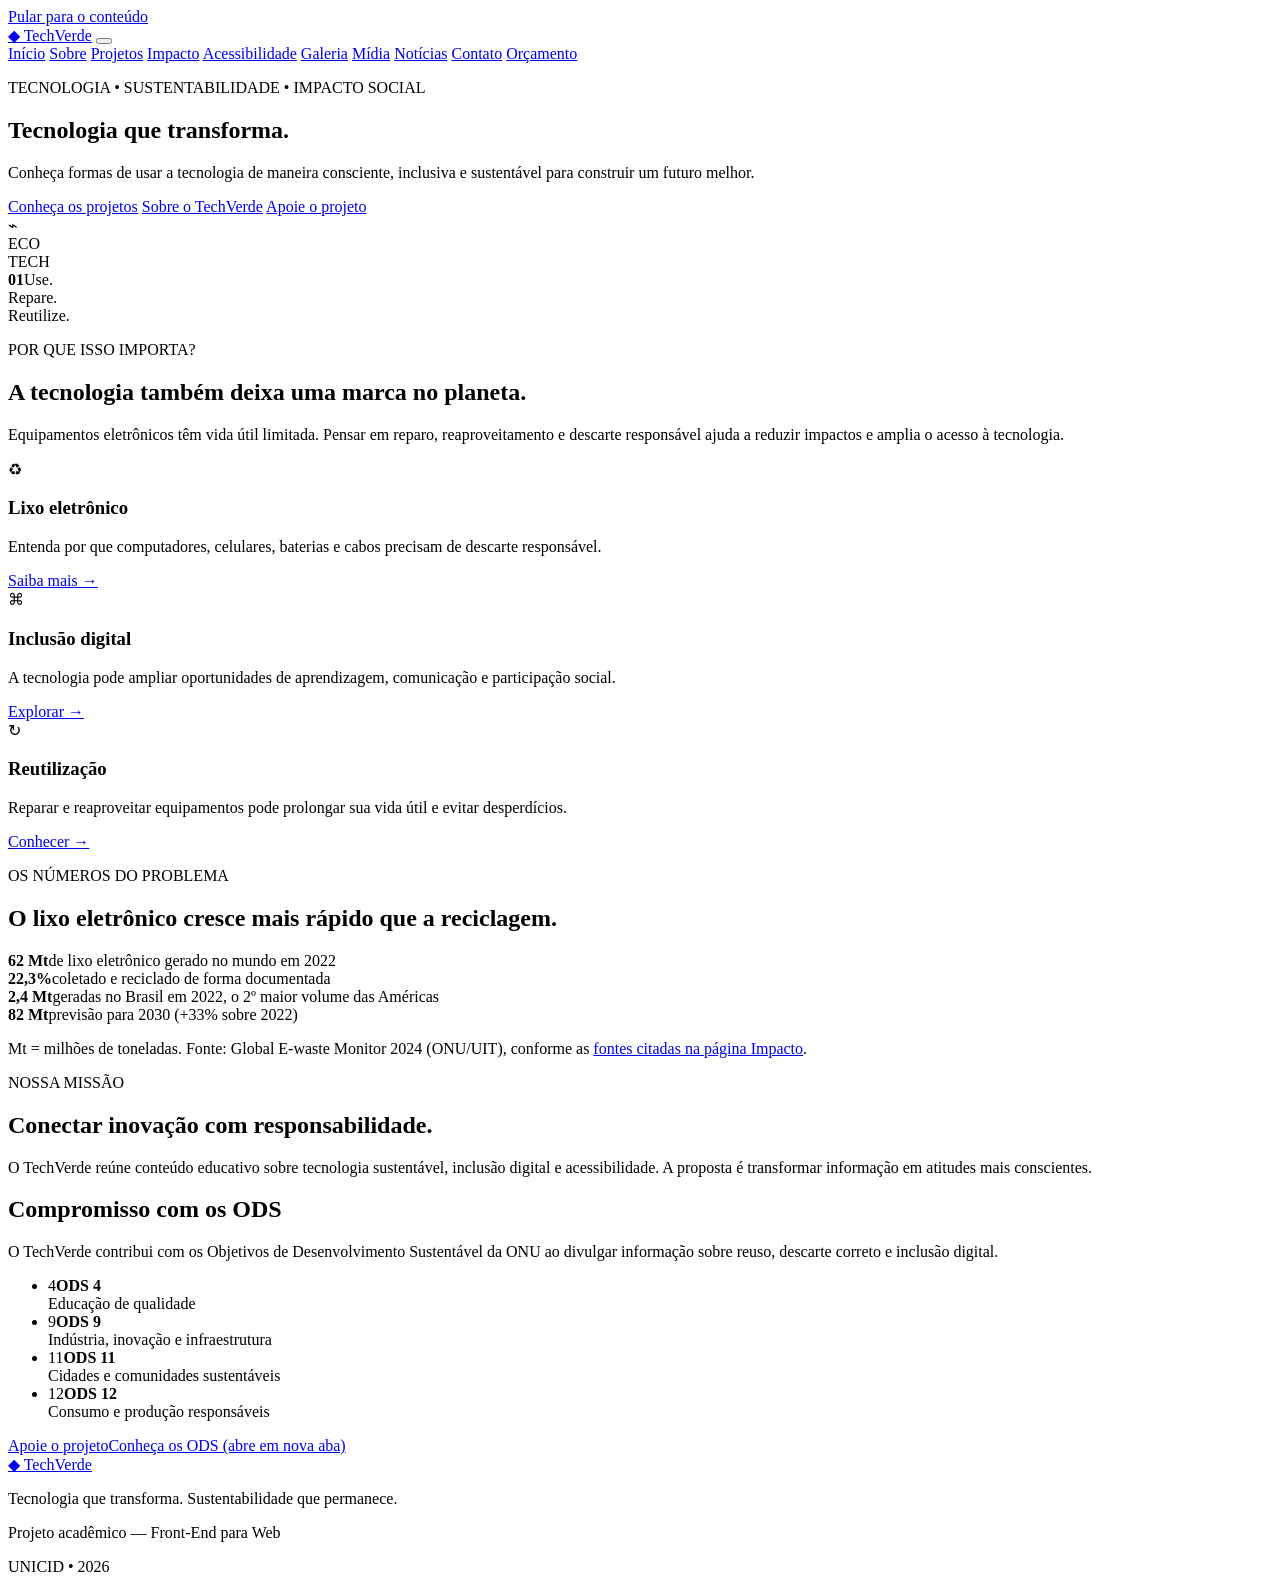
==== index.html @ 0fa5e033 "Add files via upload" ====
<!DOCTYPE html>
<html lang="pt-BR">
<head>
  <meta charset="UTF-8">
  <meta name="viewport" content="width=device-width, initial-scale=1.0">
  <meta name="theme-color" content="#07130f">
  <meta name="description" content="TechVerde: tecnologia, sustentabilidade e impacto social.">
  <title>TechVerde | Tecnologia que transforma</title>
  <link rel="icon" type="image/svg+xml" href="assets/favicon.svg">
<link rel="stylesheet" href="css/style.css">
<meta property="og:type" content="website">
<meta property="og:site_name" content="TechVerde">
<meta property="og:title" content="TechVerde | Tecnologia que transforma">
<meta property="og:description" content="TechVerde: tecnologia, sustentabilidade e impacto social.">
</head>
<body>
<a class="skip-link" href="#conteudo">Pular para o conteúdo</a>
<header class="site-header">
  <div class="container nav-wrap">
    <a class="logo" href="index.html"><span>◆</span> TechVerde</a>
    <button class="menu-toggle" type="button" aria-expanded="false" aria-controls="menu-principal" aria-label="Abrir menu de navegação"><span></span><span></span><span></span></button><nav id="menu-principal" aria-label="Navegação principal">
      <a class="active" aria-current="page" href="index.html">Início</a>
      <a href="sobre.html">Sobre</a>
      <a href="projetos.html">Projetos</a>
      <a href="impacto.html">Impacto</a>
      <a href="acessibilidade.html">Acessibilidade</a>
      <a href="galeria.html">Galeria</a>
      <a href="midia.html">Mídia</a>
      <a href="noticias.html">Notícias</a>
      <a href="contato.html">Contato</a>
      <a href="orcamento_hospedagem.html">Orçamento</a>
    </nav>
  </div>
</header>

<main id="conteudo">
<section class="hero">
  <div class="container hero-grid">
    <div>
      <p class="eyebrow">TECNOLOGIA • SUSTENTABILIDADE • IMPACTO SOCIAL</p>
      <h1>Tecnologia que <span>transforma.</span></h1>
      <p class="lead">Conheça formas de usar a tecnologia de maneira consciente, inclusiva e sustentável para construir um futuro melhor.</p>
      <div class="actions">
        <a class="btn primary" href="projetos.html">Conheça os projetos</a>
        <a class="btn secondary" href="sobre.html">Sobre o TechVerde</a>
        <a class="btn secondary" href="projetos.html#apoie">Apoie o projeto</a>
      </div>
    </div>
    <div class="hero-card" aria-label="Ilustração conceitual de tecnologia sustentável">
      <div class="orb">⌁</div>
      <div class="chip">ECO<br>TECH</div>
      <div class="hero-stat"><strong>01</strong><span>Use.<br>Repare.<br>Reutilize.</span></div>
    </div>
  </div>
</section>

<section class="section">
  <div class="container">
    <div class="section-heading">
      <p class="eyebrow">POR QUE ISSO IMPORTA?</p>
      <h2>A tecnologia também deixa uma marca no planeta.</h2>
      <p>Equipamentos eletrônicos têm vida útil limitada. Pensar em reparo, reaproveitamento e descarte responsável ajuda a reduzir impactos e amplia o acesso à tecnologia.</p>
    </div>
    <div class="cards three">
      <article class="card">
        <div class="icon">♻</div>
        <h3>Lixo eletrônico</h3>
        <p>Entenda por que computadores, celulares, baterias e cabos precisam de descarte responsável.</p>
        <a href="projetos.html">Saiba mais →</a>
      </article>
      <article class="card">
        <div class="icon">⌘</div>
        <h3>Inclusão digital</h3>
        <p>A tecnologia pode ampliar oportunidades de aprendizagem, comunicação e participação social.</p>
        <a href="acessibilidade.html">Explorar →</a>
      </article>
      <article class="card">
        <div class="icon">↻</div>
        <h3>Reutilização</h3>
        <p>Reparar e reaproveitar equipamentos pode prolongar sua vida útil e evitar desperdícios.</p>
        <a href="projetos.html">Conhecer →</a>
      </article>
    </div>
  </div>
</section>

<section class="section alt" aria-labelledby="titulo-numeros">
  <div class="container">
    <div class="section-heading">
      <p class="eyebrow">OS NÚMEROS DO PROBLEMA</p>
      <h2 id="titulo-numeros">O lixo eletrônico cresce mais rápido que a reciclagem.</h2>
    </div>
    <div class="stats">
      <div class="stat"><strong>62 Mt</strong><span>de lixo eletrônico gerado no mundo em 2022</span></div>
      <div class="stat"><strong>22,3%</strong><span>coletado e reciclado de forma documentada</span></div>
      <div class="stat"><strong>2,4 Mt</strong><span>geradas no Brasil em 2022, o 2º maior volume das Américas</span></div>
      <div class="stat"><strong>82 Mt</strong><span>previsão para 2030 (+33% sobre 2022)</span></div>
    </div>
    <p class="fonte">Mt = milhões de toneladas. Fonte: Global E-waste Monitor 2024 (ONU/UIT), conforme as <a href="impacto.html#fontes">fontes citadas na página Impacto</a>.</p>
  </div>
</section>

<section class="highlight">
  <div class="container highlight-grid">
    <div>
      <p class="eyebrow">NOSSA MISSÃO</p>
      <h2>Conectar inovação com responsabilidade.</h2>
    </div>
    <p>O TechVerde reúne conteúdo educativo sobre tecnologia sustentável, inclusão digital e acessibilidade. A proposta é transformar informação em atitudes mais conscientes.</p>
  </div>
</section>
<section class="ods-strip" aria-labelledby="ods-titulo"><div class="container"><h2 id="ods-titulo">Compromisso com os ODS</h2><p>O TechVerde contribui com os Objetivos de Desenvolvimento Sustentável da ONU ao divulgar informação sobre reuso, descarte correto e inclusão digital.</p><ul class="ods-list"><li><span class="ods-num" aria-hidden="true">4</span><span><strong>ODS 4</strong><br>Educação de qualidade</span></li><li><span class="ods-num" aria-hidden="true">9</span><span><strong>ODS 9</strong><br>Indústria, inovação e infraestrutura</span></li><li><span class="ods-num" aria-hidden="true">11</span><span><strong>ODS 11</strong><br>Cidades e comunidades sustentáveis</span></li><li><span class="ods-num" aria-hidden="true">12</span><span><strong>ODS 12</strong><br>Consumo e produção responsáveis</span></li></ul><div class="ods-actions"><a class="btn primary" href="projetos.html#apoie">Apoie o projeto</a><a class="btn ghost" href="https://brasil.un.org/pt-br/sdgs" target="_blank" rel="noopener">Conheça os ODS (abre em nova aba)</a></div></div></section>
</main>

<footer class="site-footer">
  <div class="container footer-grid">
    <div><a class="logo" href="index.html"><span>◆</span> TechVerde</a><p>Tecnologia que transforma. Sustentabilidade que permanece.</p></div>
    <div><p>Projeto acadêmico — Front-End para Web</p><p>UNICID • 2026</p></div>
  </div>
</footer>
<script src="js/script.js" defer></script>
<script src="js/ecobot.js" defer></script>
</body>
</html>
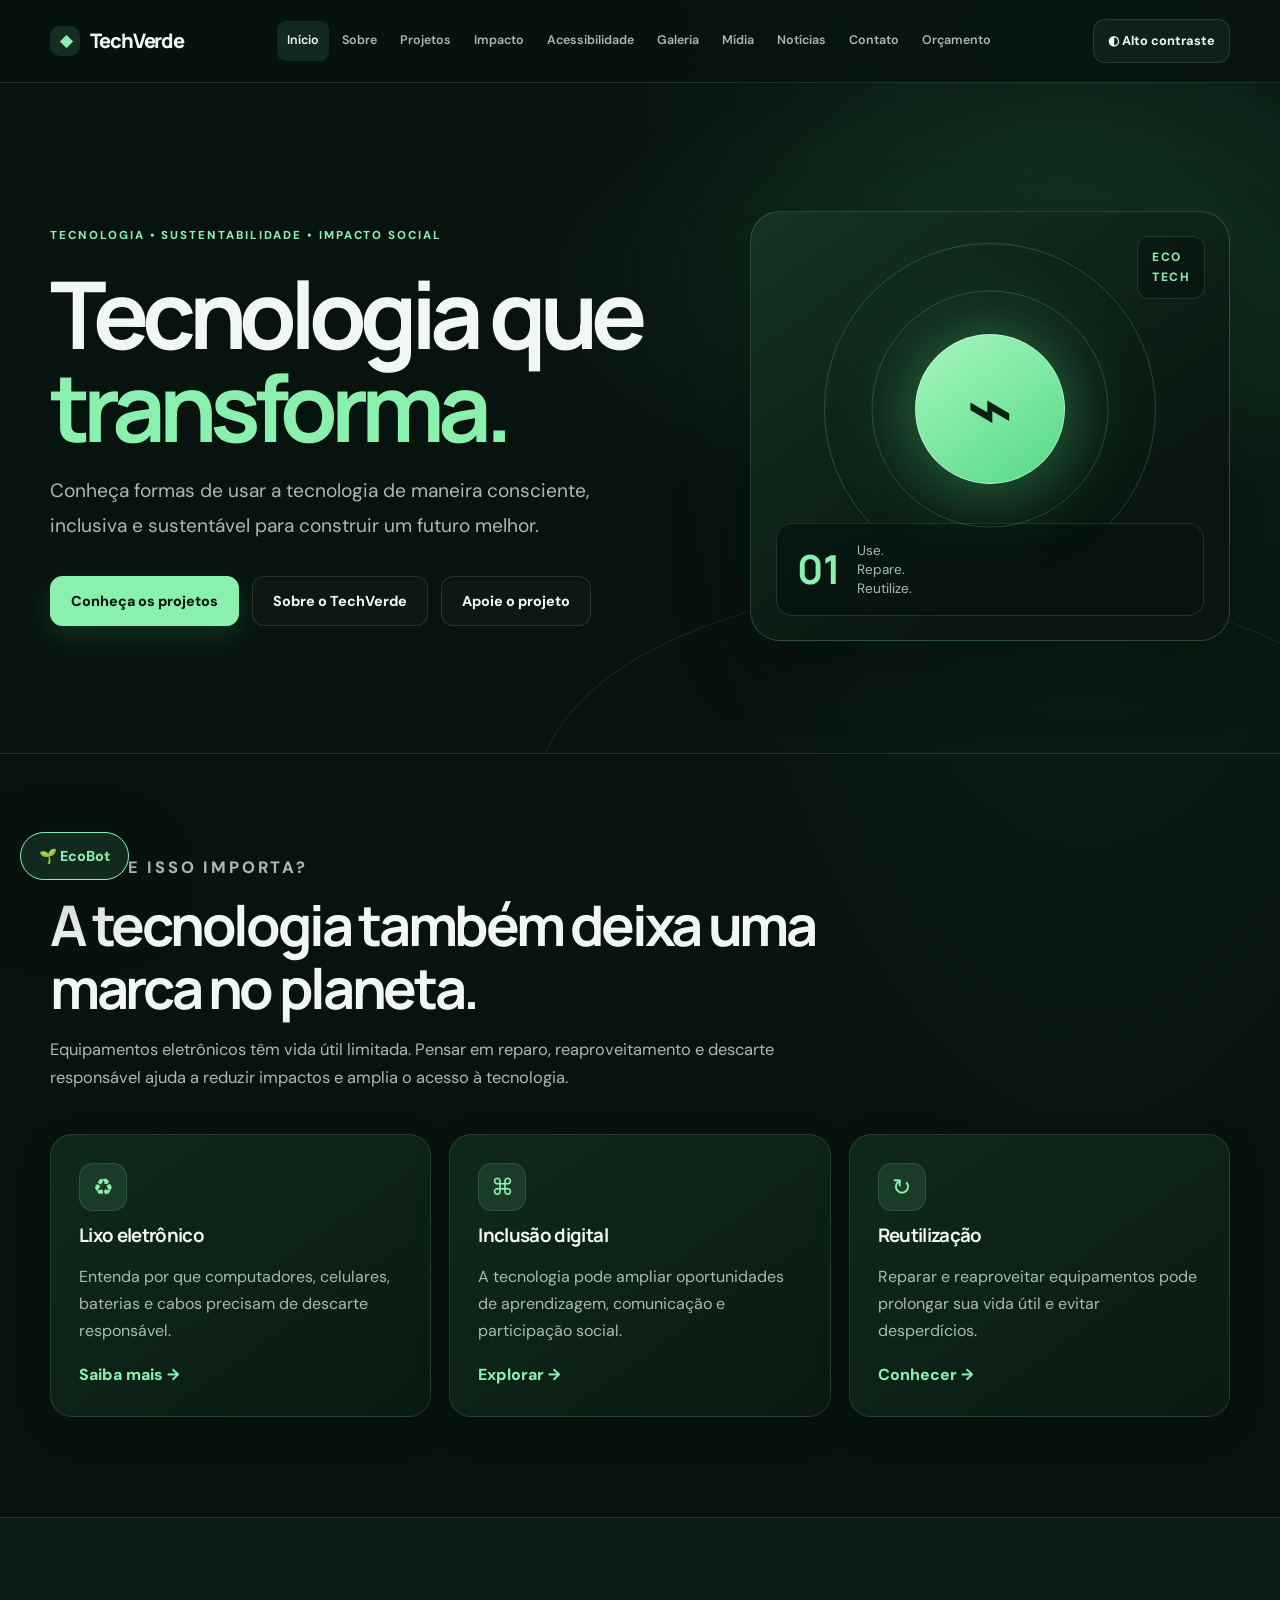
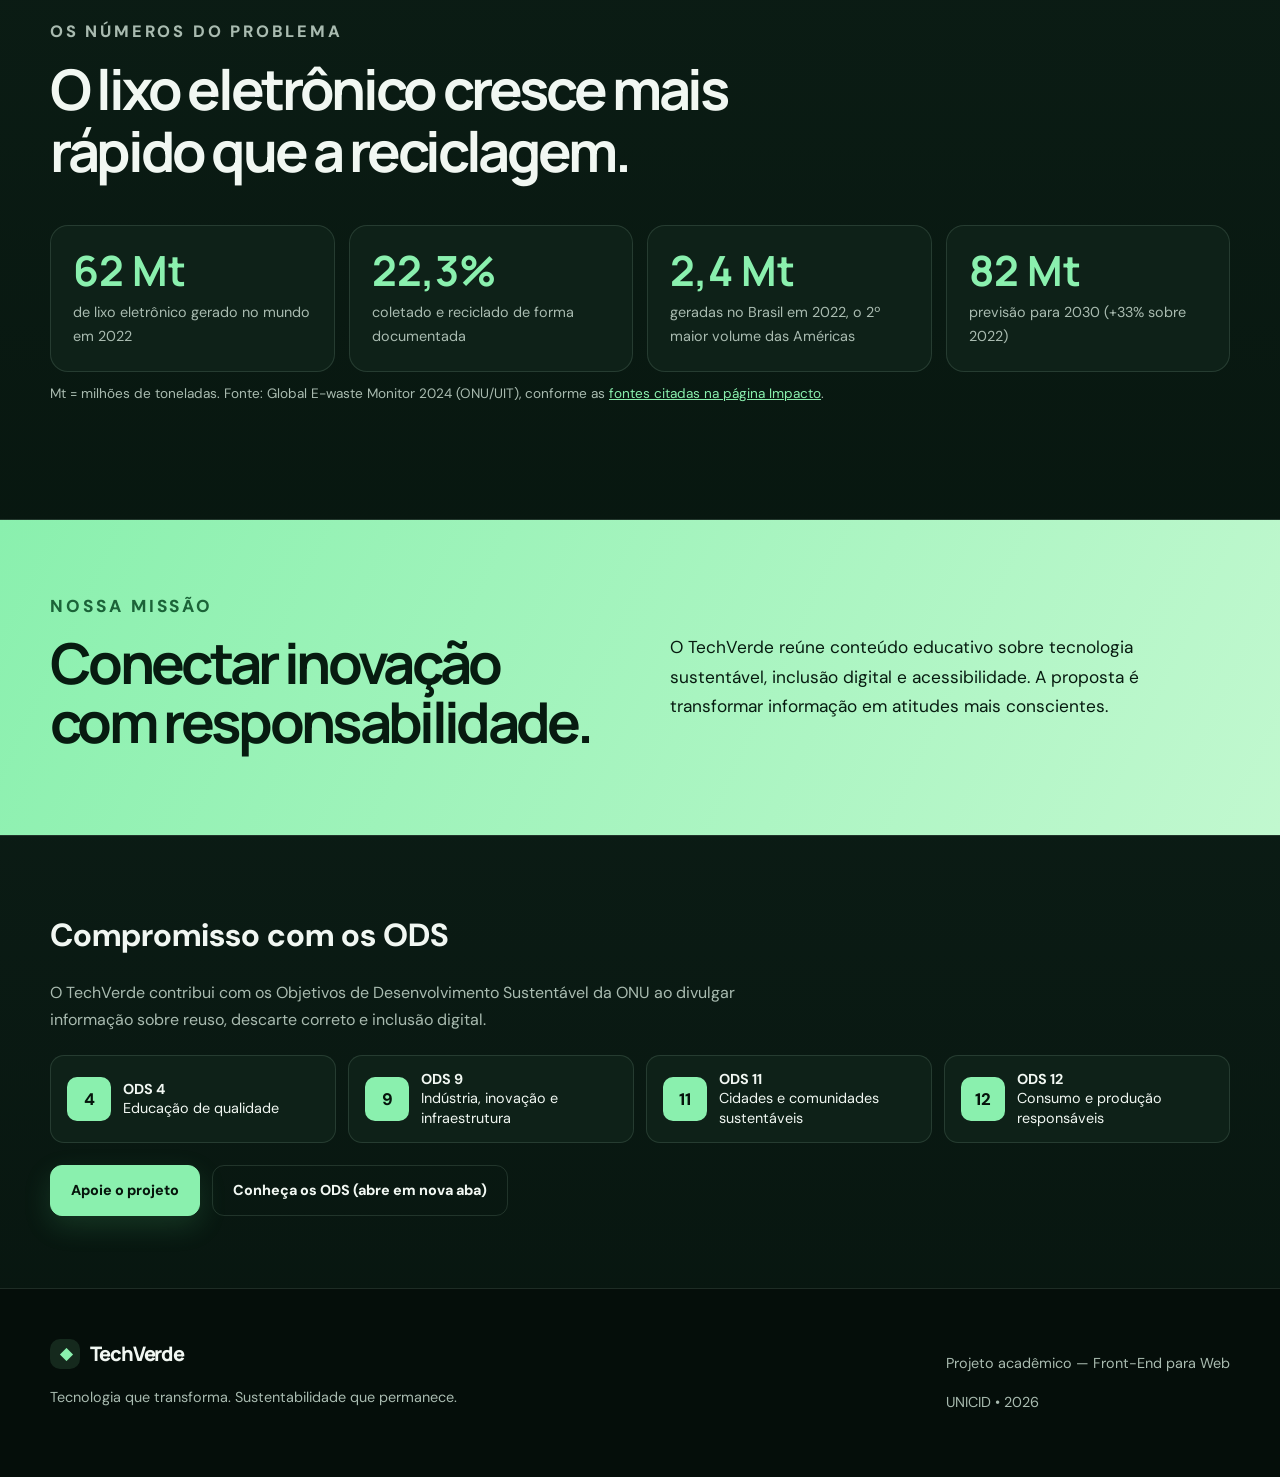
==== commit 5633f7bd: "Change hero-card div to use role attribute" ====
--- a/index.html
+++ b/index.html
@@ -46,7 +46,7 @@
         <a class="btn secondary" href="projetos.html#apoie">Apoie o projeto</a>
       </div>
     </div>
-    <div class="hero-card" aria-label="Ilustração conceitual de tecnologia sustentável">
+    <div class="hero-card" role="img" aria-label="Ilustração conceitual de tecnologia sustentável">
       <div class="orb">⌁</div>
       <div class="chip">ECO<br>TECH</div>
       <div class="hero-stat"><strong>01</strong><span>Use.<br>Repare.<br>Reutilize.</span></div>
@@ -121,4 +121,4 @@
 <script src="js/script.js" defer></script>
 <script src="js/ecobot.js" defer></script>
 </body>
-</html>+</html>
--- a/css/style.css
+++ b/css/style.css
@@ -0,0 +1,122 @@
+@import url('https://fonts.googleapis.com/css2?family=DM+Sans:wght@400;500;600;700&family=Manrope:wght@400;500;600;700;800&display=swap');
+:root{color-scheme:dark;--bg:#07130f;--bg-soft:#0a1913;--panel:#0e2118;--panel-2:#12291e;--text:#f1f7f2;--muted:#a9bbb0;--green:#8af0ae;--green-strong:#54d985;--line:rgba(183,226,197,.14);--max:1180px;--radius:22px;--shadow:0 24px 70px rgba(0,0,0,.28)}
+*{box-sizing:border-box}html{scroll-behavior:smooth;scroll-padding-top:110px}body{margin:0;background:radial-gradient(ellipse at 85% -10%,rgba(70,190,117,.12),transparent 32%),var(--bg);color:var(--text);font-family:'DM Sans',Arial,sans-serif;line-height:1.7;-webkit-font-smoothing:antialiased}body,button,input,select,textarea{font-family:'DM Sans',Arial,sans-serif}a{color:inherit;text-decoration:none}a:hover{color:var(--green)}button,a,input,select,textarea{-webkit-tap-highlight-color:transparent}button:focus-visible,a:focus-visible,input:focus-visible,select:focus-visible,textarea:focus-visible{outline:3px solid var(--green);outline-offset:4px}.container{width:min(var(--max),calc(100% - 48px));margin-inline:auto}.skip-link{position:fixed;top:12px;left:12px;z-index:1000;padding:10px 16px;border-radius:10px;background:var(--green);color:#06140c;font-weight:800;transform:translateY(-160%)}.skip-link:focus{transform:translateY(0)}
+.site-header{position:sticky;top:0;z-index:100;background:rgba(7,19,15,.82);backdrop-filter:blur(18px);border-bottom:1px solid var(--line)}.nav-wrap{min-height:82px;display:flex;align-items:center;justify-content:space-between;gap:28px}.logo{display:inline-flex;align-items:center;font-family:Manrope,sans-serif;font-size:1.25rem;font-weight:800;letter-spacing:-.055em;white-space:nowrap}.logo span{display:grid;place-items:center;width:30px;height:30px;margin-right:10px;border-radius:10px;background:rgba(138,240,174,.12);color:var(--green);font-size:1rem}.site-header nav{display:flex;align-items:center;justify-content:flex-end;gap:3px}.site-header nav a{font-size:.78rem;font-weight:600;color:var(--muted);padding:9px 10px;border-radius:9px;transition:background .2s,color .2s}.site-header nav a:hover,.site-header nav a.active{color:var(--text);background:rgba(138,240,174,.1)}.menu-toggle{display:none;width:44px;height:42px;padding:10px;border:1px solid var(--line);border-radius:12px;background:var(--panel);cursor:pointer}.menu-toggle span{display:block;width:19px;height:2px;margin:4px auto;background:var(--text);border-radius:4px}
+.hero{position:relative;overflow:hidden;padding:clamp(76px,10vw,138px) 0 112px;border-bottom:1px solid var(--line);background:radial-gradient(ellipse at 80% 30%,rgba(84,217,133,.13),transparent 34%)}.hero:after{content:'';position:absolute;inset:auto -10% -250px 42%;height:420px;border:1px solid rgba(138,240,174,.1);border-radius:50%;pointer-events:none}.hero-grid{position:relative;z-index:1;display:grid;grid-template-columns:1.12fr .88fr;gap:clamp(35px,7vw,90px);align-items:center}.eyebrow{margin:0;color:var(--green);font-size:.72rem;font-weight:800;letter-spacing:.17em;text-transform:uppercase}.hero h1,.page-hero h1{max-width:850px;margin:22px 0;font-family:Manrope,sans-serif;font-size:clamp(3.2rem,7.3vw,6.3rem);line-height:.99;letter-spacing:-.075em}.hero h1 span,.page-hero h1 span{color:var(--green)}.lead{max-width:620px;color:var(--muted);font-size:clamp(1.05rem,1.6vw,1.2rem);line-height:1.8}.actions{display:flex;flex-wrap:wrap;gap:13px;margin-top:32px}.btn{display:inline-flex;align-items:center;justify-content:center;min-height:48px;padding:12px 20px;border:1px solid var(--line);border-radius:12px;font-size:.9rem;font-weight:800;transition:transform .2s,background .2s,border-color .2s,box-shadow .2s}.btn:hover{transform:translateY(-2px)}.btn.primary{background:var(--green);color:#07150d;border-color:var(--green);box-shadow:0 10px 28px rgba(84,217,133,.16)}.btn.primary:hover{background:#a4f7bf;box-shadow:0 14px 36px rgba(84,217,133,.24)}.btn.secondary{background:rgba(255,255,255,.025);color:var(--text)}.btn.secondary:hover{border-color:rgba(138,240,174,.5);background:rgba(138,240,174,.07)}
+.hero-card{position:relative;min-height:430px;border:1px solid rgba(138,240,174,.2);border-radius:30px;overflow:hidden;background:radial-gradient(circle at 50% 48%,rgba(84,217,133,.2),transparent 34%),linear-gradient(145deg,#153324,#091710 72%);box-shadow:var(--shadow)}.hero-card:before,.hero-card:after{content:'';position:absolute;left:50%;top:46%;border:1px solid rgba(138,240,174,.2);border-radius:50%;transform:translate(-50%,-50%)}.hero-card:before{width:330px;height:330px}.hero-card:after{width:235px;height:235px}.orb{position:absolute;left:50%;top:46%;z-index:1;display:grid;place-items:center;width:150px;height:150px;border:1px solid rgba(255,255,255,.4);border-radius:50%;background:linear-gradient(145deg,#a6f7bd,#54d985);color:#092014;font-size:5rem;transform:translate(-50%,-50%);box-shadow:0 0 85px rgba(84,217,133,.35)}.chip{position:absolute;top:24px;right:24px;padding:10px 14px;border:1px solid var(--line);border-radius:12px;background:rgba(7,19,15,.55);color:var(--green);font-size:.75rem;font-weight:800;letter-spacing:.12em}.hero-stat{position:absolute;right:25px;bottom:24px;left:25px;display:flex;align-items:center;gap:16px;padding:17px 20px;border:1px solid var(--line);border-radius:16px;background:rgba(7,19,15,.68);backdrop-filter:blur(12px)}.hero-stat strong{color:var(--green);font-family:Manrope,sans-serif;font-size:2.5rem;line-height:1}.hero-stat span{color:var(--muted);font-size:.85rem;line-height:1.4}
+.section{padding:clamp(68px,8vw,100px) 0}.section.alt{background:linear-gradient(180deg,rgba(14,33,24,.65),rgba(9,25,17,.65));border-block:1px solid var(--line)}.section-heading{max-width:780px;margin-bottom:42px}.section h2{font-family:Manrope,sans-serif;font-size:clamp(2rem,4.4vw,3.5rem);line-height:1.12;letter-spacing:-.06em;margin:12px 0 17px}.section-heading p,.narrow p{color:var(--muted);font-size:1.03rem}.cards{display:grid;gap:18px}.cards.three{grid-template-columns:repeat(3,minmax(0,1fr))}.card{position:relative;padding:28px;border:1px solid var(--line);border-radius:var(--radius);background:linear-gradient(145deg,rgba(17,42,29,.94),rgba(11,27,19,.94));box-shadow:0 12px 35px rgba(0,0,0,.12);transition:transform .25s,border-color .25s,box-shadow .25s}.card:hover{transform:translateY(-5px);border-color:rgba(138,240,174,.35);box-shadow:0 20px 50px rgba(0,0,0,.2)}.card h2,.card h3{margin:13px 0 9px;font-family:Manrope,sans-serif;line-height:1.2;letter-spacing:-.035em}.card p{color:var(--muted)}.card a:not(.btn){color:var(--green);font-weight:800}.icon{display:grid;place-items:center;width:48px;height:48px;border:1px solid rgba(138,240,174,.14);border-radius:14px;background:rgba(138,240,174,.1);color:var(--green);font-size:1.45rem}.highlight{padding:72px 0;background:linear-gradient(115deg,#8af0ae,#c1f8cf);color:#071b10}.highlight .eyebrow{color:#1b6338}.highlight-grid{display:grid;grid-template-columns:1fr 1fr;gap:60px;align-items:center}.highlight h2{margin:12px 0;font-family:Manrope,sans-serif;font-size:clamp(2.1rem,4.4vw,3.8rem);line-height:1.05;letter-spacing:-.065em}.highlight p{font-size:1.08rem}.site-footer{padding:48px 0;border-top:1px solid var(--line);background:#050e0a;color:var(--muted)}.footer-grid{display:flex;justify-content:space-between;align-items:flex-start;gap:30px}.footer-grid p{font-size:.9rem}.footer-grid .logo{color:var(--text)}
+.page-hero{padding:clamp(65px,8vw,100px) 0 62px;border-bottom:1px solid var(--line);background:radial-gradient(ellipse at 78% 18%,rgba(84,217,133,.12),transparent 34%)}.page-hero h1{max-width:920px;font-size:clamp(2.8rem,6.4vw,5.5rem)}.page-hero p:not(.eyebrow){max-width:740px;color:var(--muted);font-size:1.1rem}.narrow{max-width:780px}.project{min-height:250px}.tag{display:inline-flex;color:var(--green);font-size:.68rem;font-weight:800;letter-spacing:.13em;margin-bottom:7px}.table-wrap{overflow-x:auto;margin-bottom:28px;border:1px solid var(--line);border-radius:16px;background:var(--panel)}.table-wrap table{width:100%;border-collapse:collapse;min-width:580px}.table-wrap caption{text-align:left;padding:18px 20px;color:var(--muted);font-weight:800}.table-wrap th,.table-wrap td{padding:16px 20px;text-align:left;border-bottom:1px solid var(--line)}.table-wrap th{background:rgba(138,240,174,.08);font-size:.82rem}.table-wrap td{color:var(--muted)}.big-number{font-family:Manrope,sans-serif;font-size:3.5rem;color:var(--green)}.gallery{display:grid;grid-template-columns:repeat(2,minmax(0,1fr));gap:20px}.gallery figure{margin:0;overflow:hidden;border:1px solid var(--line);border-radius:20px;background:var(--panel)}.placeholder{position:relative;min-height:280px;display:grid;place-items:center;text-align:center;font-family:Manrope,sans-serif;font-size:1.7rem;font-weight:800;letter-spacing:.08em;color:var(--green);background:radial-gradient(circle at 50% 45%,rgba(84,217,133,.22),transparent 30%),linear-gradient(135deg,#183a28,#091710)}.placeholder:before{content:'✳';position:absolute;font-size:9rem;opacity:.09}.gallery figcaption{padding:18px;color:var(--text)}.gallery small{display:block;color:var(--muted);margin-top:6px}.media-grid{display:grid;grid-template-columns:1fr 1fr;gap:18px;margin-bottom:18px}.media-grid video{display:block;width:100%;border-radius:12px;background:#000;aspect-ratio:16/9}.media-grid audio{width:100%;margin:25px 0}.media-placeholder{min-height:190px;display:flex;flex-direction:column;align-items:flex-start;justify-content:center;gap:10px;padding:24px;border:1px dashed rgba(138,240,174,.28);border-radius:15px;background:radial-gradient(circle at 15% 40%,rgba(84,217,133,.13),transparent 42%),#0a1a12;color:var(--muted)}.media-placeholder strong{color:var(--text);font-family:Manrope,sans-serif;font-size:1.15rem}.media-placeholder .icon{margin-bottom:4px}.audio-placeholder{min-height:190px}.iframe-card{margin-top:18px}.embed-placeholder{min-height:210px;display:grid;justify-items:start;align-content:center;padding:24px;border:1px dashed rgba(138,240,174,.3);border-radius:16px;background:rgba(138,240,174,.035)}.embed-placeholder h3{margin-bottom:0}.muted{color:var(--muted)}code{color:var(--green);overflow-wrap:anywhere}.contact-grid{display:grid;grid-template-columns:1.2fr .8fr;gap:20px;align-items:start}.form{display:grid;gap:9px}.form label{margin-top:8px;font-size:.9rem;font-weight:700}.form input,.form select,.form textarea{width:100%;min-height:48px;padding:12px 14px;border:1px solid var(--line);background:#081710;color:var(--text);border-radius:11px;font:inherit}.form textarea{resize:vertical;min-height:145px}.form input::placeholder,.form textarea::placeholder{color:#789083}.form input:focus,.form select:focus,.form textarea:focus{outline:2px solid var(--green);outline-offset:2px;border-color:transparent}.form .btn{margin-top:12px;border:0}.form-note{padding:13px 15px;border:1px solid var(--line);border-radius:12px;background:rgba(138,240,174,.05);color:var(--muted);font-size:.86rem}.form-note.success{border-color:rgba(138,240,174,.45);color:var(--green)}.card hr{border:0;border-top:1px solid var(--line);margin:25px 0}.reveal{opacity:0;transform:translateY(18px);transition:opacity .6s ease,transform .6s ease}.reveal.is-visible{opacity:1;transform:none}.back-to-top{position:fixed;right:20px;bottom:20px;z-index:50;width:46px;height:46px;border:1px solid var(--line);border-radius:14px;background:var(--panel-2);color:var(--green);font-size:1.25rem;cursor:pointer;opacity:0;visibility:hidden;transform:translateY(8px);transition:.2s}.back-to-top.visible{opacity:1;visibility:visible;transform:none}.form-status{min-height:1.5em}
+@media(max-width:1050px){.nav-wrap{min-height:76px}.menu-toggle{display:block;margin-left:auto}.site-header nav{position:absolute;top:calc(100% + 1px);right:24px;left:24px;display:none;align-items:stretch;flex-direction:column;padding:12px;border:1px solid var(--line);border-radius:0 0 18px 18px;background:rgba(7,19,15,.98);box-shadow:var(--shadow)}.site-header nav.open{display:flex}.site-header nav a{padding:11px 13px;font-size:.9rem}.hero-grid,.highlight-grid{grid-template-columns:1fr}.hero-card{max-width:560px;width:100%;min-height:360px;margin-inline:auto}.cards.three{grid-template-columns:repeat(2,minmax(0,1fr))}}
+@media(max-width:680px){.container{width:min(var(--max),calc(100% - 32px))}.hero{padding:68px 0 76px}.hero h1{font-size:clamp(3rem,14vw,4.4rem)}.hero-card{min-height:300px;border-radius:23px}.hero-card:before{width:250px;height:250px}.hero-card:after{width:180px;height:180px}.orb{width:112px;height:112px;font-size:3.6rem}.chip{top:16px;right:16px}.hero-stat{right:15px;bottom:15px;left:15px;padding:12px 14px}.hero-stat strong{font-size:2rem}.cards.three,.gallery,.media-grid,.contact-grid{grid-template-columns:1fr}.card{padding:23px}.page-hero{padding:62px 0 44px}.page-hero h1{font-size:clamp(2.7rem,12vw,4rem)}.footer-grid{flex-direction:column;gap:12px}.highlight{padding:58px 0}.highlight-grid{gap:12px}.section{padding:66px 0}.placeholder{min-height:230px}.iframe-card iframe{height:250px}}
+@media(prefers-reduced-motion:reduce){*,*::before,*::after{scroll-behavior:auto!important;animation-duration:.01ms!important;animation-iteration-count:1!important;transition-duration:.01ms!important}.reveal{opacity:1;transform:none}}
+
+/* =====================================================================
+   2ª ENTREGA — componentes novos (usam as mesmas variáveis de :root)
+   ===================================================================== */
+
+/* ---- Validação do formulário (borda em destaque + mensagem) ---- */
+.form input.invalid,.form select.invalid,.form textarea.invalid{border-color:#ff7b7b;box-shadow:0 0 0 2px rgba(255,123,123,.35)}
+.error-msg{min-height:0;margin:0;color:#ffb3b3;font-size:.85rem;font-weight:600}
+.error-msg:empty{display:none}
+.form-note.error{border-color:rgba(255,123,123,.6);color:#ffb3b3}
+.form-actions{display:flex;flex-wrap:wrap;gap:12px;align-items:center}
+.form-actions .btn{margin-top:12px}
+.btn.ghost{background:transparent;color:var(--text);border:1px solid var(--line)}
+.btn.ghost:hover{border-color:var(--green);color:var(--green)}
+.required-note{color:var(--muted);font-size:.85rem;margin:0}
+
+/* ---- Alto contraste (botão no topo + variáveis alternativas) ---- */
+.contrast-toggle{min-height:44px;padding:8px 14px;border:1px solid var(--line);border-radius:12px;background:var(--panel);color:var(--text);font:inherit;font-size:.8rem;font-weight:700;cursor:pointer;transition:border-color .2s,color .2s;white-space:nowrap}
+.contrast-toggle:hover{border-color:var(--green);color:var(--green)}
+.contrast-toggle:focus-visible{outline:3px solid var(--green);outline-offset:3px}
+html[data-contrast="alto"]{--bg:#000;--bg-soft:#000;--panel:#000;--panel-2:#000;--text:#fff;--muted:#fff;--green:#ffe600;--green-strong:#ffe600;--line:#fff}
+html[data-contrast="alto"] body{background:#000}
+html[data-contrast="alto"] .card,html[data-contrast="alto"] .site-header nav,html[data-contrast="alto"] .hero-card,html[data-contrast="alto"] .form input,html[data-contrast="alto"] .form select,html[data-contrast="alto"] .form textarea{background:#000}
+html[data-contrast="alto"] .site-footer,html[data-contrast="alto"] .section.alt,html[data-contrast="alto"] .highlight,html[data-contrast="alto"] .page-hero{background:#000}
+html[data-contrast="alto"] a{text-decoration:underline}
+html[data-contrast="alto"] .btn.primary{background:#ffe600;color:#000}
+@media(max-width:1050px){.contrast-toggle{margin-left:10px}.menu-toggle+.contrast-toggle{margin-left:10px}}
+
+/* ---- Faixa de ODS e chamada para ação (todas as páginas) ---- */
+.ods-strip{border-top:1px solid var(--line);background:linear-gradient(180deg,rgba(14,33,24,.55),rgba(9,25,17,.55));padding:clamp(44px,6vw,72px) 0}
+.ods-strip h2{font-size:clamp(1.4rem,3vw,2rem);margin:0 0 8px}
+.ods-strip p{color:var(--muted);max-width:760px}
+.ods-list{list-style:none;margin:22px 0;padding:0;display:grid;grid-template-columns:repeat(4,minmax(0,1fr));gap:12px}
+.ods-list li{display:flex;gap:12px;align-items:center;padding:14px 16px;border:1px solid var(--line);border-radius:14px;background:var(--panel);font-size:.9rem;line-height:1.35}
+.ods-list .ods-num{flex:none;display:grid;place-items:center;width:44px;height:44px;border-radius:10px;background:var(--green);color:#06140c;font-weight:800;font-size:1.05rem}
+.ods-actions{display:flex;flex-wrap:wrap;gap:12px;align-items:center}
+.ods-actions .btn{margin:0}
+@media(max-width:1050px){.ods-list{grid-template-columns:repeat(2,minmax(0,1fr))}}
+@media(max-width:680px){.ods-list{grid-template-columns:1fr}}
+
+/* ---- Estatísticas com fonte ---- */
+.stats{display:grid;grid-template-columns:repeat(4,minmax(0,1fr));gap:14px;margin:26px 0 10px}
+.stat{padding:22px;border:1px solid var(--line);border-radius:18px;background:var(--panel)}
+.stat strong{display:block;font-family:Manrope,Arial,sans-serif;font-size:clamp(1.9rem,4vw,2.6rem);line-height:1.1;color:var(--green)}
+.stat span{display:block;margin-top:6px;color:var(--muted);font-size:.9rem}
+.fonte{color:var(--muted);font-size:.85rem;margin-top:8px}
+.fonte a{color:var(--green);text-decoration:underline}
+.lista-fontes{color:var(--muted);padding-left:20px}
+.lista-fontes a{color:var(--green);text-decoration:underline;overflow-wrap:anywhere}
+@media(max-width:1050px){.stats{grid-template-columns:repeat(2,minmax(0,1fr))}}
+@media(max-width:680px){.stats{grid-template-columns:1fr}}
+
+/* ---- Filtro de notícias ---- */
+.filtros{display:flex;flex-wrap:wrap;gap:10px;align-items:center;margin-bottom:22px}
+.filtro-btn{min-height:44px;padding:8px 18px;border:1px solid var(--line);border-radius:999px;background:var(--panel);color:var(--text);font:inherit;font-weight:700;font-size:.85rem;cursor:pointer;transition:background .2s,color .2s,border-color .2s}
+.filtro-btn:hover{border-color:var(--green)}
+.filtro-btn[aria-pressed="true"]{background:var(--green);color:#06140c;border-color:var(--green)}
+.filtro-btn:focus-visible{outline:3px solid var(--green);outline-offset:3px}
+[hidden]{display:none!important}
+
+/* ---- Guia do equipamento / apoio ---- */
+.guia fieldset{border:1px solid var(--line);border-radius:14px;padding:12px 16px;margin:10px 0}
+.guia legend{font-weight:700;padding:0 6px}
+.guia .opcoes{display:flex;flex-wrap:wrap;gap:6px 22px}
+.guia .opcoes label{display:inline-flex;gap:8px;align-items:center;min-height:44px;font-weight:600;cursor:pointer}
+.guia input[type=radio]{width:20px;height:20px;accent-color:var(--green)}
+.guia select{width:100%;min-height:48px;padding:12px 14px;border:1px solid var(--line);background:#081710;color:var(--text);border-radius:11px;font:inherit}
+.guia select:focus-visible,.guia input:focus-visible{outline:3px solid var(--green);outline-offset:3px}
+.guia-resultado{margin-top:14px;padding:16px 18px;border:1px solid rgba(138,240,174,.45);border-radius:14px;background:rgba(138,240,174,.07);color:var(--text)}
+.apoio-grid{display:grid;grid-template-columns:repeat(3,minmax(0,1fr));gap:18px;margin-bottom:22px}
+@media(max-width:1050px){.apoio-grid{grid-template-columns:1fr}}
+
+/* ---- Mídia e galeria ---- */
+.media-grid video{width:100%;height:auto}
+.media-grid audio{display:block;width:100%;margin:18px 0}
+.embed-frame{width:100%;height:380px;border:1px solid var(--line);border-radius:14px;background:#0a1a12}
+.transcricao{margin-top:12px;color:var(--muted)}
+.transcricao summary{cursor:pointer;color:var(--green);font-weight:700;min-height:44px;display:flex;align-items:center}
+.transcricao summary:focus-visible{outline:3px solid var(--green);outline-offset:3px}
+.transcricao p{margin:8px 0}
+.gallery img{display:block;width:100%;height:auto}
+.credito{color:var(--muted);font-size:.8rem}
+
+/* ---- Equipe (Contato) ---- */
+.lista-equipe{list-style:none;padding:0;margin:12px 0}
+.lista-equipe li{padding:10px 0;border-bottom:1px solid var(--line);color:var(--muted);font-size:.92rem}
+.lista-equipe strong{color:var(--text)}
+
+/* ---- EcoBot (assistente FAQ) ---- */
+.ecobot-toggle{position:fixed;left:20px;bottom:20px;z-index:60;min-height:48px;padding:10px 18px;border:1px solid var(--green);border-radius:999px;background:var(--panel-2);color:var(--green);font:inherit;font-weight:800;font-size:.9rem;cursor:pointer;box-shadow:var(--shadow)}
+.ecobot-toggle:hover{background:var(--green);color:#06140c}
+.ecobot-toggle:focus-visible,.ecobot-chip:focus-visible,.ecobot-painel input:focus-visible{outline:3px solid var(--green);outline-offset:3px}
+.ecobot-painel{position:fixed;left:20px;bottom:80px;z-index:60;width:min(380px,calc(100vw - 40px));max-height:min(560px,calc(100vh - 120px));display:flex;flex-direction:column;gap:10px;padding:18px;border:1px solid var(--line);border-radius:20px;background:#0b1d15;box-shadow:var(--shadow);overflow:hidden}
+.ecobot-painel[hidden]{display:none}
+.ecobot-titulo{margin:0;font-size:1.15rem;color:var(--green)}
+.ecobot-aviso{margin:0;color:var(--muted);font-size:.8rem}
+.ecobot-log{flex:1;min-height:120px;overflow-y:auto;display:flex;flex-direction:column;gap:8px;padding:4px 2px}
+.ecobot-msg{margin:0;padding:10px 12px;border-radius:12px;font-size:.88rem;line-height:1.5}
+.ecobot-msg.bot{background:rgba(138,240,174,.1);border:1px solid var(--line)}
+.ecobot-msg.user{background:var(--panel-2);align-self:flex-end}
+.ecobot-sugestoes{display:flex;flex-wrap:wrap;gap:6px}
+.ecobot-chip{min-height:36px;padding:6px 12px;border:1px solid var(--line);border-radius:999px;background:transparent;color:var(--text);font:inherit;font-size:.78rem;cursor:pointer}
+.ecobot-chip:hover{border-color:var(--green);color:var(--green)}
+.ecobot-form{display:grid;gap:6px}
+.ecobot-form label{font-size:.8rem;font-weight:700}
+.ecobot-form input{width:100%;min-height:44px;padding:10px 12px;border:1px solid var(--line);border-radius:10px;background:#081710;color:var(--text);font:inherit}
+.ecobot-form .btn{margin:0;min-height:44px}
+@media(max-width:680px){.ecobot-toggle{bottom:76px}.ecobot-painel{bottom:136px}}
+@media(prefers-reduced-motion:reduce){.filtro-btn,.contrast-toggle{transition:none}}
+
+.table-wrap:focus-visible{outline:3px solid var(--green);outline-offset:3px}
